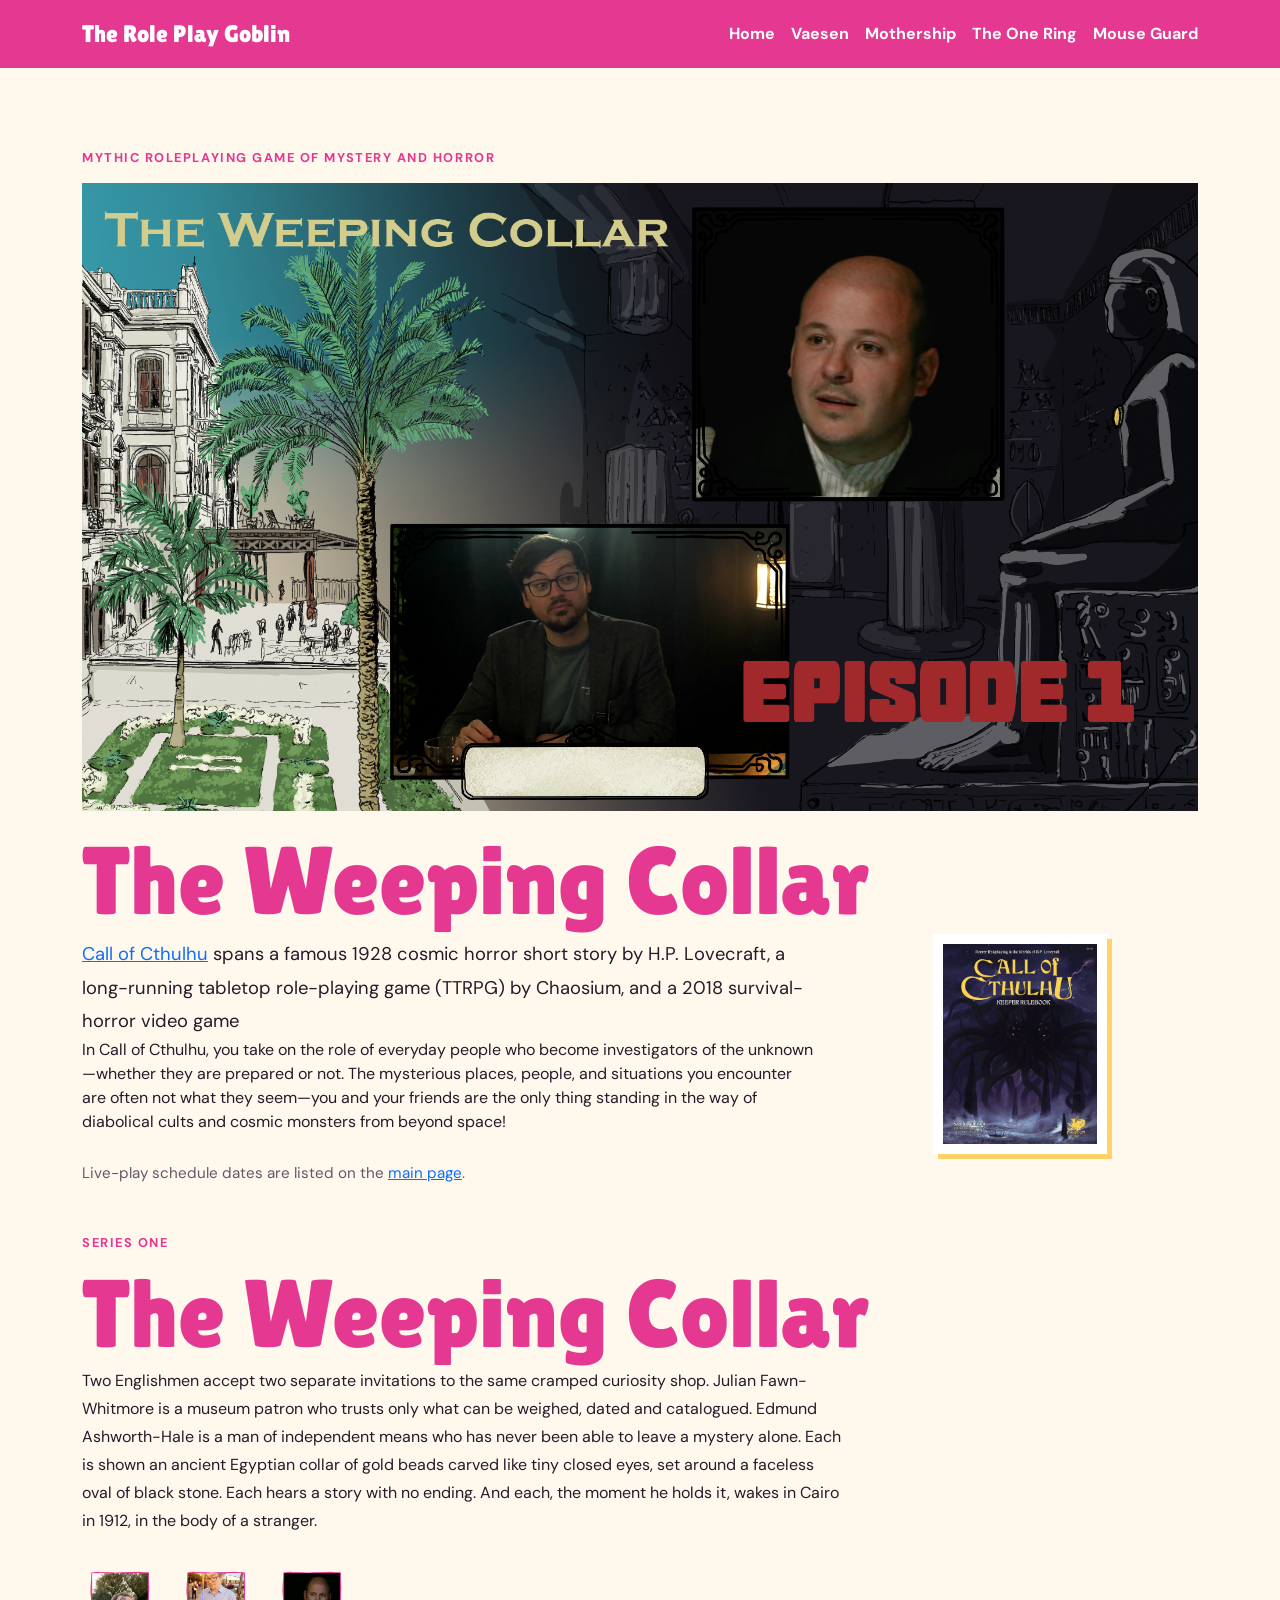
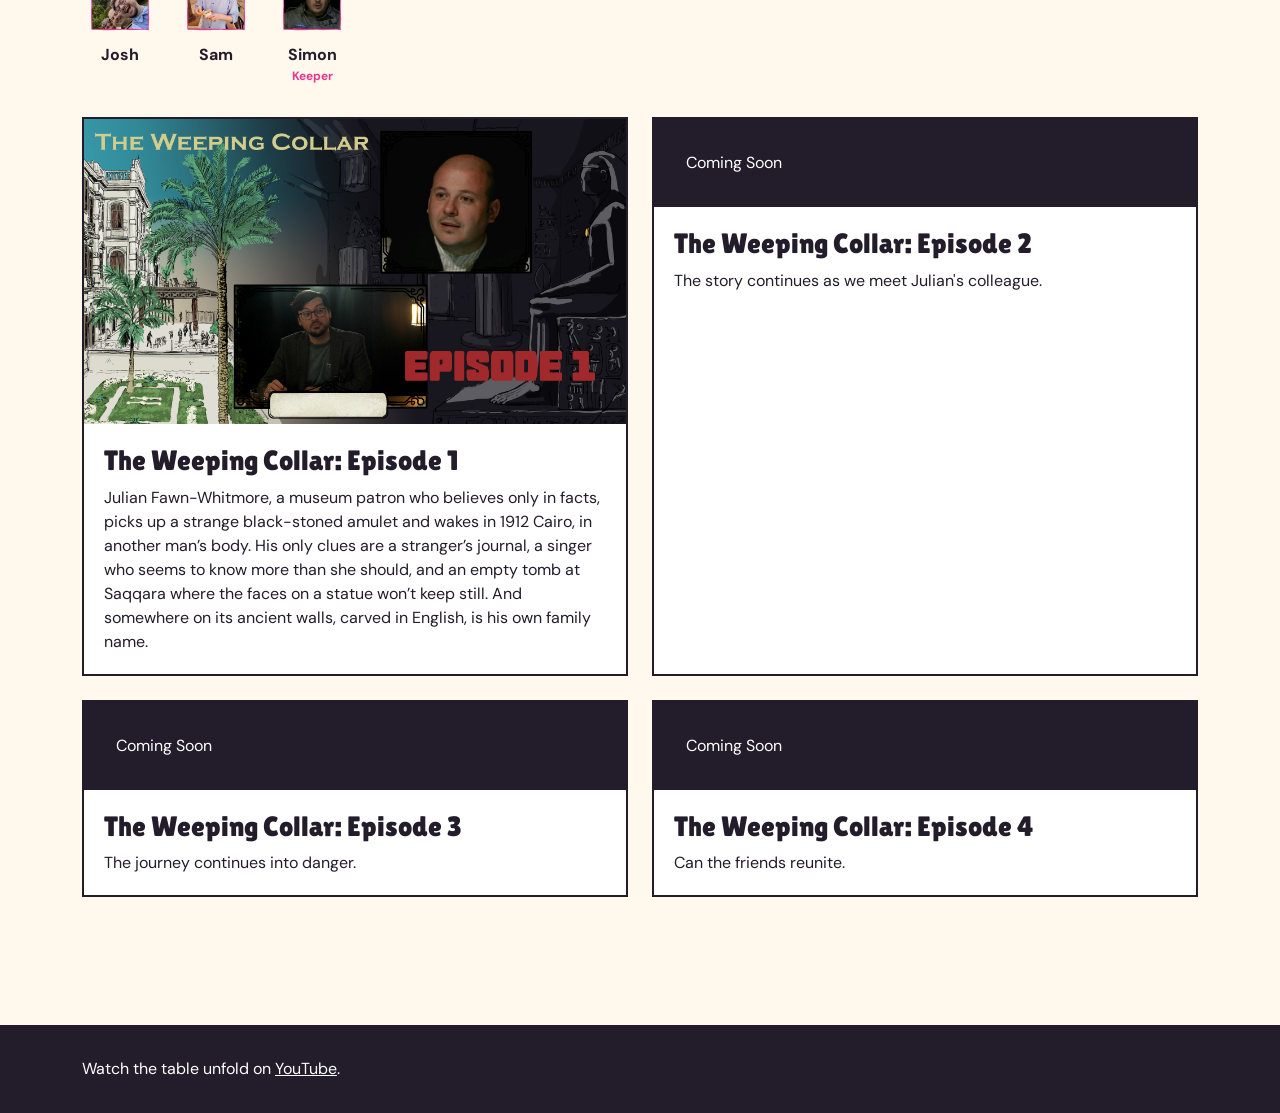
==== cthulhu.html @ 598e5802 "feat: updated watch now; added CoC" ====
<!doctype html>
<html lang="en">
<head>
  <meta charset="utf-8">
  <meta name="viewport" content="width=device-width, initial-scale=1">
  <meta name="description" content="Call of Cthulhu live-play episodes from The Role Play Goblin.">
  <title>Call of Cthulhu | The Role Play Goblin</title>
  <link rel="icon" type="image/png" href="images/trpg_short_title_log_square.png">
  <link rel="preconnect" href="https://fonts.googleapis.com">
  <link rel="preconnect" href="https://fonts.gstatic.com" crossorigin>
  <link href="https://fonts.googleapis.com/css2?family=DM+Sans:wght@400;500;700&family=Lilita+One&display=swap" rel="stylesheet">
  <link href="https://cdn.jsdelivr.net/npm/bootstrap@5.3.3/dist/css/bootstrap.min.css" rel="stylesheet">
  <link href="category.css" rel="stylesheet">
</head>
<body>
  <header class="site-header">
    <div class="container d-flex justify-content-between align-items-center flex-wrap gap-3">
      <a class="brand" href="index.html">The Role Play Goblin</a>
      <nav class="site-nav" aria-label="Site navigation"><a href="index.html">Home</a><a href="vaesen.html">Vaesen</a><a href="mothership.html">Mothership</a><a href="tor.html">The One Ring</a><a href="mouseguard.html">Mouse Guard</a></nav>
    </div>
  </header>
  <main>
    <div class="container">
      <p class="eyebrow">Mythic roleplaying game of mystery and horror</p>
      <img src="images/cthulhu/WeepingCollarEpisode1.png" alt="The Weeping Collar banner" class="img-fluid mb-4">
      <h1 class="page-heading">The Weeping Collar</h1>
      <div class="row align-items-center g-4 mb-2">
        <div class="col-md-8">
          <p class="intro mb-0"><a href="https://www.chaosium.com/call-of-cthulhu-rpg" target="_blank" rel="noopener noreferrer">Call of Cthulhu</a> spans a famous 1928 cosmic horror short story by H.P. Lovecraft, a long-running tabletop role-playing game (TTRPG) by Chaosium, and a 2018 survival-horror video game</p>
          <p>In Call of Cthulhu, you take on the role of everyday people who become investigators of the unknown—whether they are prepared or not. The mysterious places, people, and situations you encounter are often not what they seem—you and your friends are the only thing standing in the way of diabolical cults and cosmic monsters from beyond space!</p>
        </div>
        <div class="col-md-4 text-center">
          <img src="images/cthulhu/cthulhu_book.gif" alt="Call of Cthulhu roleplaying game book cover" class="img-fluid category-book">
        </div>
      </div>
      <p class="series-note">Live-play schedule dates are listed on the <a href="index.html#schedule">main page</a>.</p>
      <section class="series-block mt-5" aria-labelledby="star-of-the-mist-heading">
        <p class="eyebrow">Series one</p>
        <h2 id="star-of-the-mist-heading" class="page-heading">The Weeping Collar</h2>
        <p class="series-description">Two Englishmen accept two separate invitations to the same cramped curiosity shop. Julian Fawn-Whitmore is a museum patron who trusts only what can be weighed, dated and catalogued. Edmund Ashworth-Hale is a man of independent means who has never been able to leave a mystery alone. Each is shown an ancient Egyptian collar of gold beads carved like tiny closed eyes, set around a faceless oval of black stone. Each hears a story with no ending. And each, the moment he holds it, wakes in Cairo in 1912, in the body of a stranger.</p>
        <div class="cast" aria-label="The Weeping Collar players">
          <div class="cast-member"><img class="cast-photo" src="images/bio_pink_jk.png" alt="Portrait of Josh"><span>Josh</span></div>
          <div class="cast-member"><img class="cast-photo" src="images/bio_pink_sa.png" alt="Portrait of Sam"><span>Sam</span></div>
          <div class="cast-member"><img class="cast-photo" src="images/bio_pink_se.png" alt="Simon"><span>Simon</span><span class="cast-role">Keeper</span></div>
        </div>
        <div class="row g-4">
          <div class="col-md-6"><article class="episode-card"><img class="episode-art" src="images/cthulhu/WeepingCollarEpisode1.png" alt="The Weeping Collar Episode 1 thumbnail"><div class="episode-body"><h3>The Weeping Collar: Episode 1</h3><p class="mb-0">Julian Fawn-Whitmore, a museum patron who believes only in facts, picks up a strange black-stoned amulet and wakes in 1912 Cairo, in another man’s body. His only clues are a stranger’s journal, a singer who seems to know more than she should, and an empty tomb at Saqqara where the faces on a statue won’t keep still. And somewhere on its ancient walls, carved in English, is his own family name.</p></div></article></div>
          <div class="col-md-6"><article class="episode-card"><div class="coming-soon">Coming Soon</div><div class="episode-body"><h3>The Weeping Collar: Episode 2</h3><p class="mb-0">The story continues as we meet Julian's colleague.</p></div></article></div>
          <div class="col-md-6"><article class="episode-card"><div class="coming-soon">Coming Soon</div><div class="episode-body"><h3>The Weeping Collar: Episode 3</h3><p class="mb-0">The journey continues into danger.</p></div></article></div>
          <div class="col-md-6"><article class="episode-card"><div class="coming-soon">Coming Soon</div><div class="episode-body"><h3>The Weeping Collar: Episode 4</h3><p class="mb-0">Can the friends reunite.</p></div></article></div>
        </div>
      </section>
    </div>
  </main>
  <footer><div class="container">Watch the table unfold on <a class="text-white" href="https://www.youtube.com/channel/UC_iLuOQkk2GVkgqkTtTSJYw">YouTube</a>.</div></footer>
</body>
</html>
---- category.css ----
:root {
  --pink: #e43891;
  --ink: #231c2a;
  --cream: #fff8ed;
  --yellow: #ffd166;
}

* { box-sizing: border-box; }

body {
  margin: 0;
  color: var(--ink);
  background: var(--cream);
  font-family: 'DM Sans', sans-serif;
}

h1, h2, h3, .brand { font-family: 'Lilita One', sans-serif; }

.site-header {
  padding: 1rem 0;
  color: white;
  background: var(--pink);
}

.brand { color: white; text-decoration: none; font-size: 1.5rem; }
.site-nav { display: flex; flex-wrap: wrap; gap: 1rem; align-items: center; }
.site-nav a { color: white; text-decoration: none; font-weight: 700; }
.site-nav a:hover { color: var(--yellow); }

main { padding: 5rem 0; }
.eyebrow { color: var(--pink); letter-spacing: .12em; text-transform: uppercase; font-weight: 700; font-size: .8rem; }
.page-heading { color: var(--pink); font-size: clamp(3rem, 8vw, 6rem); line-height: .95; }
.intro { max-width: 760px; font-size: 1.15rem; line-height: 1.8; }
.category-book { max-height: 220px; width: auto; box-shadow: 5px 5px 0 var(--yellow); border: solid 10px white; }
.first-letter::first-letter { color: var(--pink); font-size: 1.5em; font-weight: 700; line-height: inherit; vertical-align: baseline; }
.vaesen-book { max-height: 220px; width: auto; box-shadow: 5px 5px 0 var(--yellow); border: solid 10px white; }
.vaesen-character-row { margin-left: 0; margin-right: 0; }
.vaesen-character { display: flex; justify-content: center; align-items: end; min-height: 180px; overflow: hidden; padding: 1rem .5rem 0; background: var(--yellow); border: 2px solid var(--ink); box-shadow: 6px 6px 0 var(--pink); }
.vaesen-character img { width: 100%; height: 180px; object-fit: contain; object-position: bottom; }
.series-note { color: #63586b; font-size: .95rem; }
.series-block { padding: 3rem 0; border-top: 3px solid var(--pink); }
.series-block:first-of-type { border-top: 0; padding-top: 0; }
.series-description { max-width: 760px; line-height: 1.75; }
.cast { display: flex; flex-wrap: wrap; gap: 1.25rem; margin: 2rem 0; }
.cast-member { min-width: 76px; text-align: center; font-weight: 700; }
.cast-avatar { width: 68px; height: 68px; margin: 0 auto .5rem; border: 2px solid var(--ink); border-radius: 50%; object-fit: cover; }
.cast-photo { width: 68px; height: 68px; margin: 0 auto .5rem; display: block; object-fit: cover; }
.cast-placeholder { display: grid; place-items: center; color: white; background: var(--pink); font: 1.35rem 'Lilita One', sans-serif; }
.cast-role { display: block; color: var(--pink); font-size: .75rem; font-weight: 700; }
.episode-card { position: relative; height: 100%; overflow: hidden; background: white; border: 2px solid var(--ink); }
.episode-thumb { position: relative; }
.episode-art { width: 100%; aspect-ratio: 16 / 9; object-fit: cover; display: block; background: var(--ink); }
.episode-art-placeholder { display: grid; place-items: center; padding: 1rem; color: white; text-align: center; font-weight: 700; }
.video-badge {
  position: absolute;
  right: .85rem;
  bottom: .85rem;
  display: inline-flex;
  align-items: center;
  gap: .45rem;
  padding: .45rem .75rem;
  border: 2px solid var(--ink);
  border-radius: 999px;
  background: var(--yellow);
  color: var(--ink);
  text-decoration: none;
  box-shadow: 3px 3px 0 rgba(35, 28, 42, .12);
  font-family: 'Lilita One', sans-serif;
  font-size: .78rem;
  letter-spacing: .04em;
  text-transform: uppercase;
  line-height: 1;
}
.video-badge img {
  height: 22px;
  display: block;
}
.episode-body { padding: 1.25rem; }
.episode-body h2 { margin: 0 0 .35rem; font-size: 1.6rem; }
.coming-soon { padding: 2rem; color: white; background: var(--ink); }
.coming-soon h2, .coming-soon .eyebrow { color: var(--yellow); }
footer { padding: 2rem 0; color: white; background: var(--ink); }

@media (max-width: 767px) {
  main { padding: 3.5rem 0; }
  .site-nav { gap: .7rem; font-size: .9rem; }
}
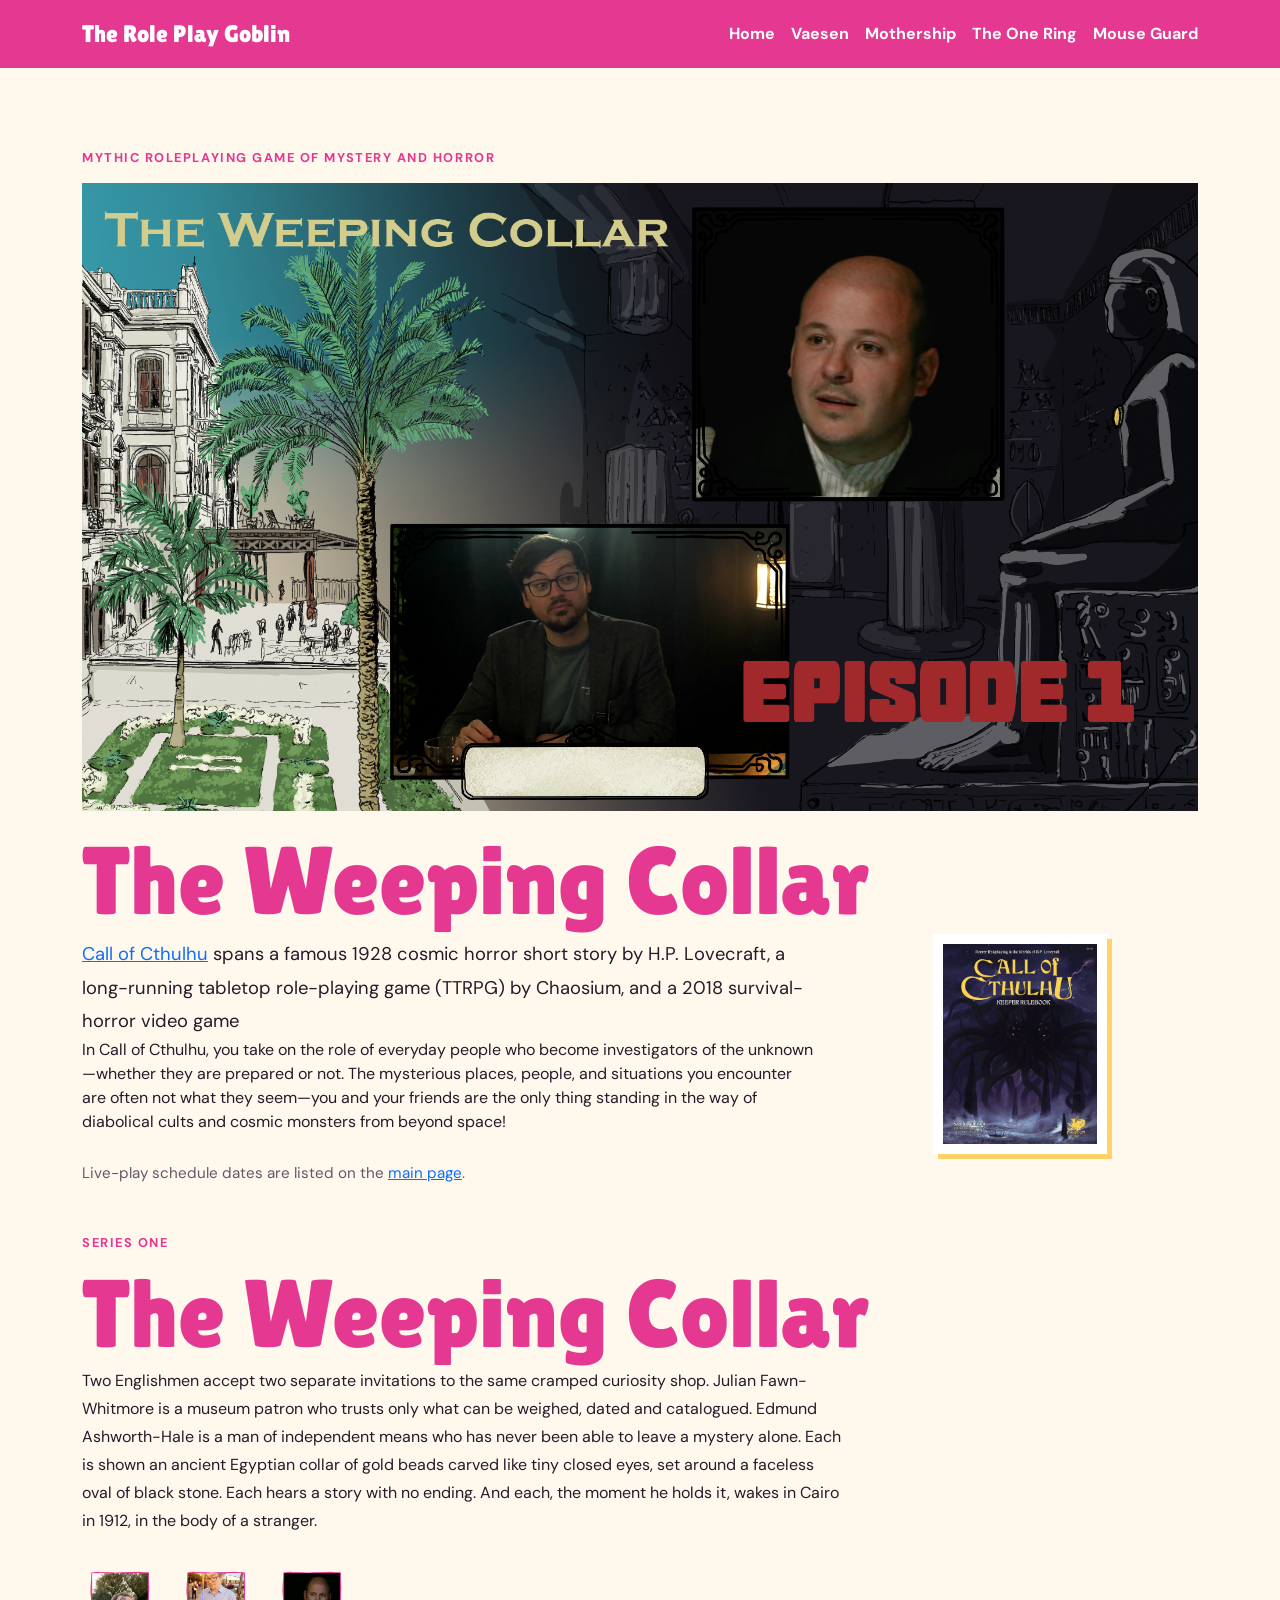
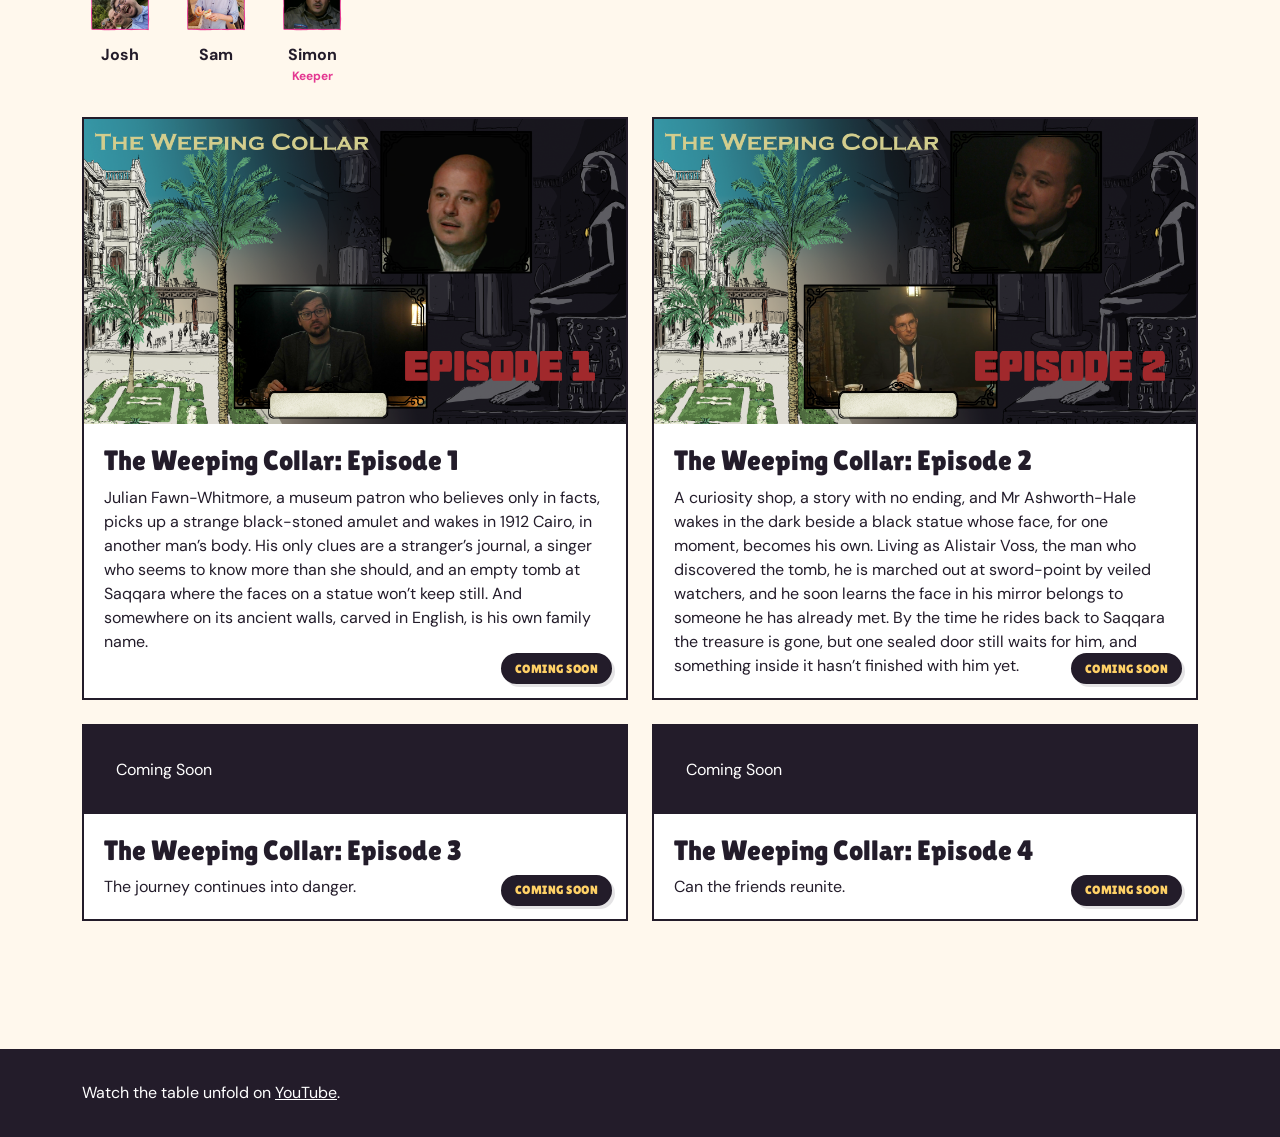
==== commit 871627b2: "feat: schedule update" ====
--- a/cthulhu.html
+++ b/cthulhu.html
@@ -44,10 +44,10 @@
           <div class="cast-member"><img class="cast-photo" src="images/bio_pink_se.png" alt="Simon"><span>Simon</span><span class="cast-role">Keeper</span></div>
         </div>
         <div class="row g-4">
-          <div class="col-md-6"><article class="episode-card"><img class="episode-art" src="images/cthulhu/WeepingCollarEpisode1.png" alt="The Weeping Collar Episode 1 thumbnail"><div class="episode-body"><h3>The Weeping Collar: Episode 1</h3><p class="mb-0">Julian Fawn-Whitmore, a museum patron who believes only in facts, picks up a strange black-stoned amulet and wakes in 1912 Cairo, in another man’s body. His only clues are a stranger’s journal, a singer who seems to know more than she should, and an empty tomb at Saqqara where the faces on a statue won’t keep still. And somewhere on its ancient walls, carved in English, is his own family name.</p></div></article></div>
-          <div class="col-md-6"><article class="episode-card"><div class="coming-soon">Coming Soon</div><div class="episode-body"><h3>The Weeping Collar: Episode 2</h3><p class="mb-0">The story continues as we meet Julian's colleague.</p></div></article></div>
-          <div class="col-md-6"><article class="episode-card"><div class="coming-soon">Coming Soon</div><div class="episode-body"><h3>The Weeping Collar: Episode 3</h3><p class="mb-0">The journey continues into danger.</p></div></article></div>
-          <div class="col-md-6"><article class="episode-card"><div class="coming-soon">Coming Soon</div><div class="episode-body"><h3>The Weeping Collar: Episode 4</h3><p class="mb-0">Can the friends reunite.</p></div></article></div>
+          <div class="col-md-6"><article class="episode-card"><img class="episode-art" src="images/cthulhu/WeepingCollarEpisode1.png" alt="The Weeping Collar Episode 1 thumbnail"><div class="episode-body"><h3>The Weeping Collar: Episode 1</h3><p class="mb-0">Julian Fawn-Whitmore, a museum patron who believes only in facts, picks up a strange black-stoned amulet and wakes in 1912 Cairo, in another man’s body. His only clues are a stranger’s journal, a singer who seems to know more than she should, and an empty tomb at Saqqara where the faces on a statue won’t keep still. And somewhere on its ancient walls, carved in English, is his own family name.</p><span class="video-badge coming-soon-badge">Coming Soon</span></div></article></div>
+          <div class="col-md-6"><article class="episode-card"><img class="episode-art" src="images/cthulhu/WeepingCollarEpisode2.png" alt="The Weeping Collar Episode 1 thumbnail"><div class="episode-body"><h3>The Weeping Collar: Episode 2</h3><p class="mb-0">A curiosity shop, a story with no ending, and Mr Ashworth-Hale wakes in the dark beside a black statue whose face, for one moment, becomes his own. Living as Alistair Voss, the man who discovered the tomb, he is marched out at sword-point by veiled watchers, and he soon learns the face in his mirror belongs to someone he has already met. By the time he rides back to Saqqara the treasure is gone, but one sealed door still waits for him, and something inside it hasn’t finished with him yet.</p><span class="video-badge coming-soon-badge">Coming Soon</span></div></article></div>
+          <div class="col-md-6"><article class="episode-card"><div class="coming-soon">Coming Soon</div><div class="episode-body"><h3>The Weeping Collar: Episode 3</h3><p class="mb-0">The journey continues into danger.</p><span class="video-badge coming-soon-badge">Coming Soon</span></div></article></div>
+          <div class="col-md-6"><article class="episode-card"><div class="coming-soon">Coming Soon</div><div class="episode-body"><h3>The Weeping Collar: Episode 4</h3><p class="mb-0">Can the friends reunite.</p><span class="video-badge coming-soon-badge">Coming Soon</span></div></article></div>
         </div>
       </section>
     </div>
--- a/category.css
+++ b/category.css
@@ -75,6 +75,7 @@
   height: 22px;
   display: block;
 }
+.coming-soon-badge { background: var(--ink); color: var(--yellow); }
 .episode-body { padding: 1.25rem; }
 .episode-body h2 { margin: 0 0 .35rem; font-size: 1.6rem; }
 .coming-soon { padding: 2rem; color: white; background: var(--ink); }
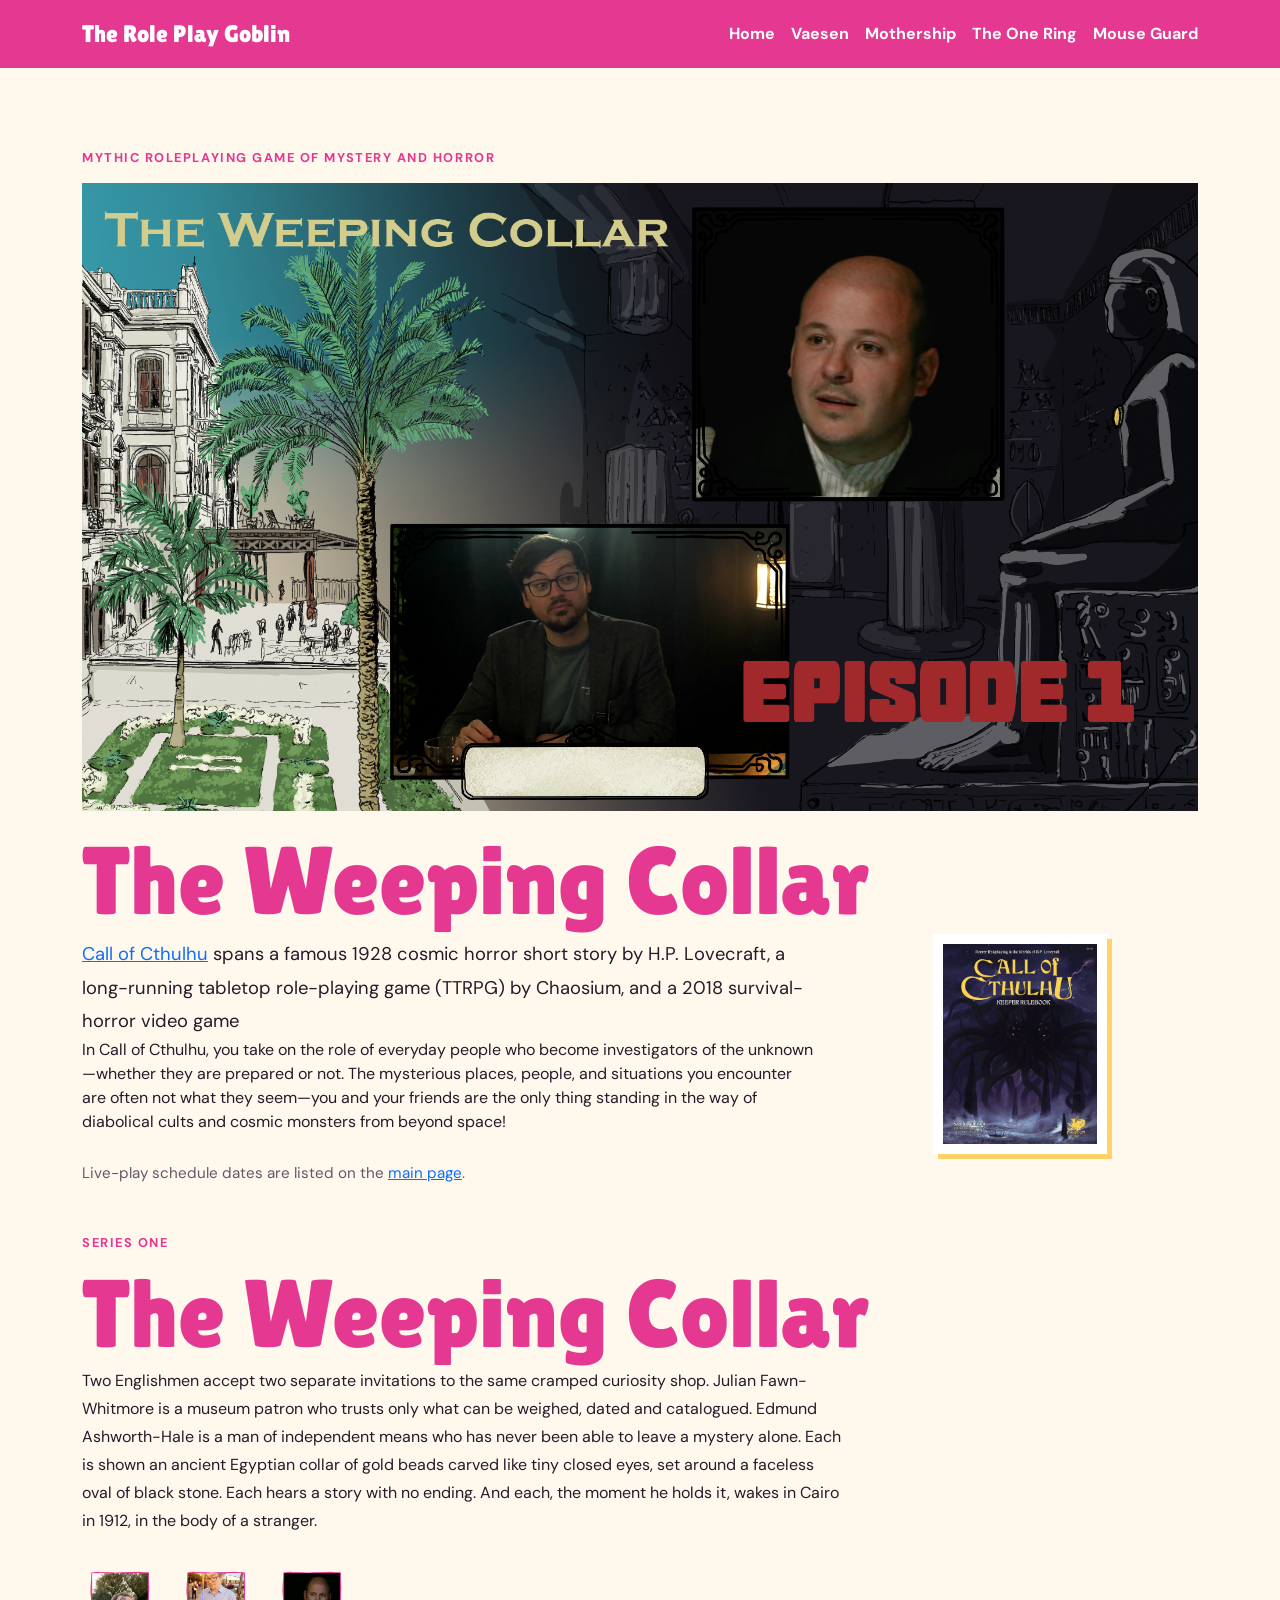
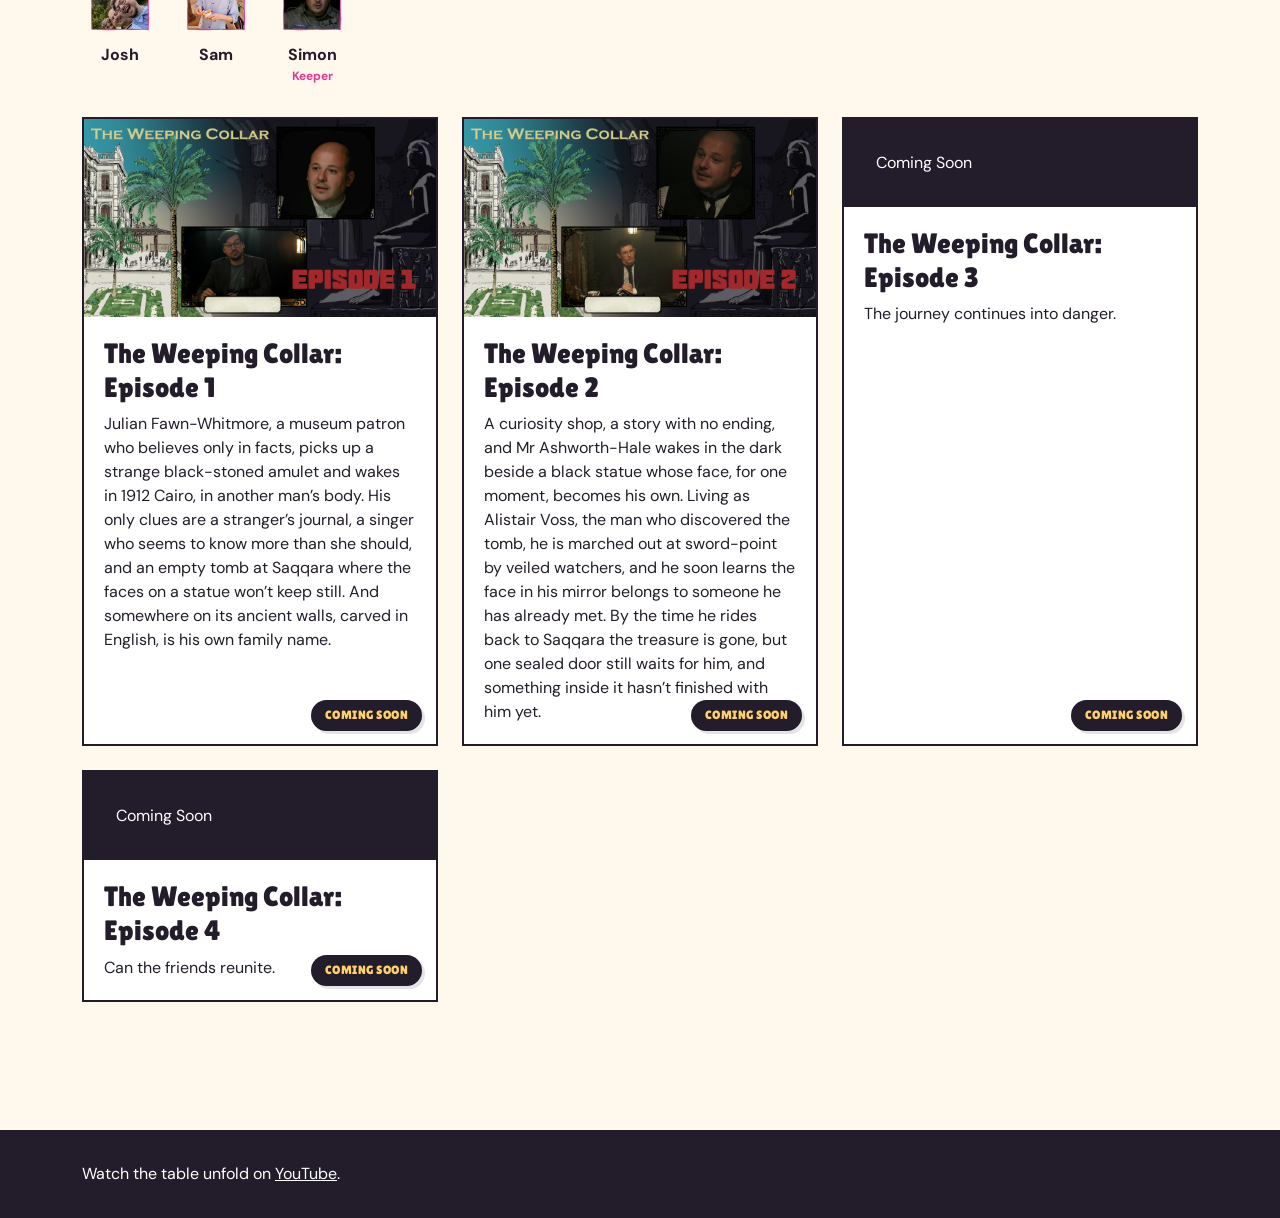
==== commit 26534000: "feat: updated schedule" ====
--- a/cthulhu.html
+++ b/cthulhu.html
@@ -44,10 +44,10 @@
           <div class="cast-member"><img class="cast-photo" src="images/bio_pink_se.png" alt="Simon"><span>Simon</span><span class="cast-role">Keeper</span></div>
         </div>
         <div class="row g-4">
-          <div class="col-md-6"><article class="episode-card"><img class="episode-art" src="images/cthulhu/WeepingCollarEpisode1.png" alt="The Weeping Collar Episode 1 thumbnail"><div class="episode-body"><h3>The Weeping Collar: Episode 1</h3><p class="mb-0">Julian Fawn-Whitmore, a museum patron who believes only in facts, picks up a strange black-stoned amulet and wakes in 1912 Cairo, in another man’s body. His only clues are a stranger’s journal, a singer who seems to know more than she should, and an empty tomb at Saqqara where the faces on a statue won’t keep still. And somewhere on its ancient walls, carved in English, is his own family name.</p><span class="video-badge coming-soon-badge">Coming Soon</span></div></article></div>
-          <div class="col-md-6"><article class="episode-card"><img class="episode-art" src="images/cthulhu/WeepingCollarEpisode2.png" alt="The Weeping Collar Episode 1 thumbnail"><div class="episode-body"><h3>The Weeping Collar: Episode 2</h3><p class="mb-0">A curiosity shop, a story with no ending, and Mr Ashworth-Hale wakes in the dark beside a black statue whose face, for one moment, becomes his own. Living as Alistair Voss, the man who discovered the tomb, he is marched out at sword-point by veiled watchers, and he soon learns the face in his mirror belongs to someone he has already met. By the time he rides back to Saqqara the treasure is gone, but one sealed door still waits for him, and something inside it hasn’t finished with him yet.</p><span class="video-badge coming-soon-badge">Coming Soon</span></div></article></div>
-          <div class="col-md-6"><article class="episode-card"><div class="coming-soon">Coming Soon</div><div class="episode-body"><h3>The Weeping Collar: Episode 3</h3><p class="mb-0">The journey continues into danger.</p><span class="video-badge coming-soon-badge">Coming Soon</span></div></article></div>
-          <div class="col-md-6"><article class="episode-card"><div class="coming-soon">Coming Soon</div><div class="episode-body"><h3>The Weeping Collar: Episode 4</h3><p class="mb-0">Can the friends reunite.</p><span class="video-badge coming-soon-badge">Coming Soon</span></div></article></div>
+          <div class="col-md-4"><article class="episode-card"><img class="episode-art" src="images/cthulhu/WeepingCollarEpisode1.png" alt="The Weeping Collar Episode 1 thumbnail"><div class="episode-body"><h3>The Weeping Collar: Episode 1</h3><p class="mb-0">Julian Fawn-Whitmore, a museum patron who believes only in facts, picks up a strange black-stoned amulet and wakes in 1912 Cairo, in another man’s body. His only clues are a stranger’s journal, a singer who seems to know more than she should, and an empty tomb at Saqqara where the faces on a statue won’t keep still. And somewhere on its ancient walls, carved in English, is his own family name.</p><span class="video-badge coming-soon-badge">Coming Soon</span></div></article></div>
+          <div class="col-md-4"><article class="episode-card"><img class="episode-art" src="images/cthulhu/WeepingCollarEpisode2.png" alt="The Weeping Collar Episode 1 thumbnail"><div class="episode-body"><h3>The Weeping Collar: Episode 2</h3><p class="mb-0">A curiosity shop, a story with no ending, and Mr Ashworth-Hale wakes in the dark beside a black statue whose face, for one moment, becomes his own. Living as Alistair Voss, the man who discovered the tomb, he is marched out at sword-point by veiled watchers, and he soon learns the face in his mirror belongs to someone he has already met. By the time he rides back to Saqqara the treasure is gone, but one sealed door still waits for him, and something inside it hasn’t finished with him yet.</p><span class="video-badge coming-soon-badge">Coming Soon</span></div></article></div>
+          <div class="col-md-4"><article class="episode-card"><div class="coming-soon">Coming Soon</div><div class="episode-body"><h3>The Weeping Collar: Episode 3</h3><p class="mb-0">The journey continues into danger.</p><span class="video-badge coming-soon-badge">Coming Soon</span></div></article></div>
+          <div class="col-md-4"><article class="episode-card"><div class="coming-soon">Coming Soon</div><div class="episode-body"><h3>The Weeping Collar: Episode 4</h3><p class="mb-0">Can the friends reunite.</p><span class="video-badge coming-soon-badge">Coming Soon</span></div></article></div>
         </div>
       </section>
     </div>
